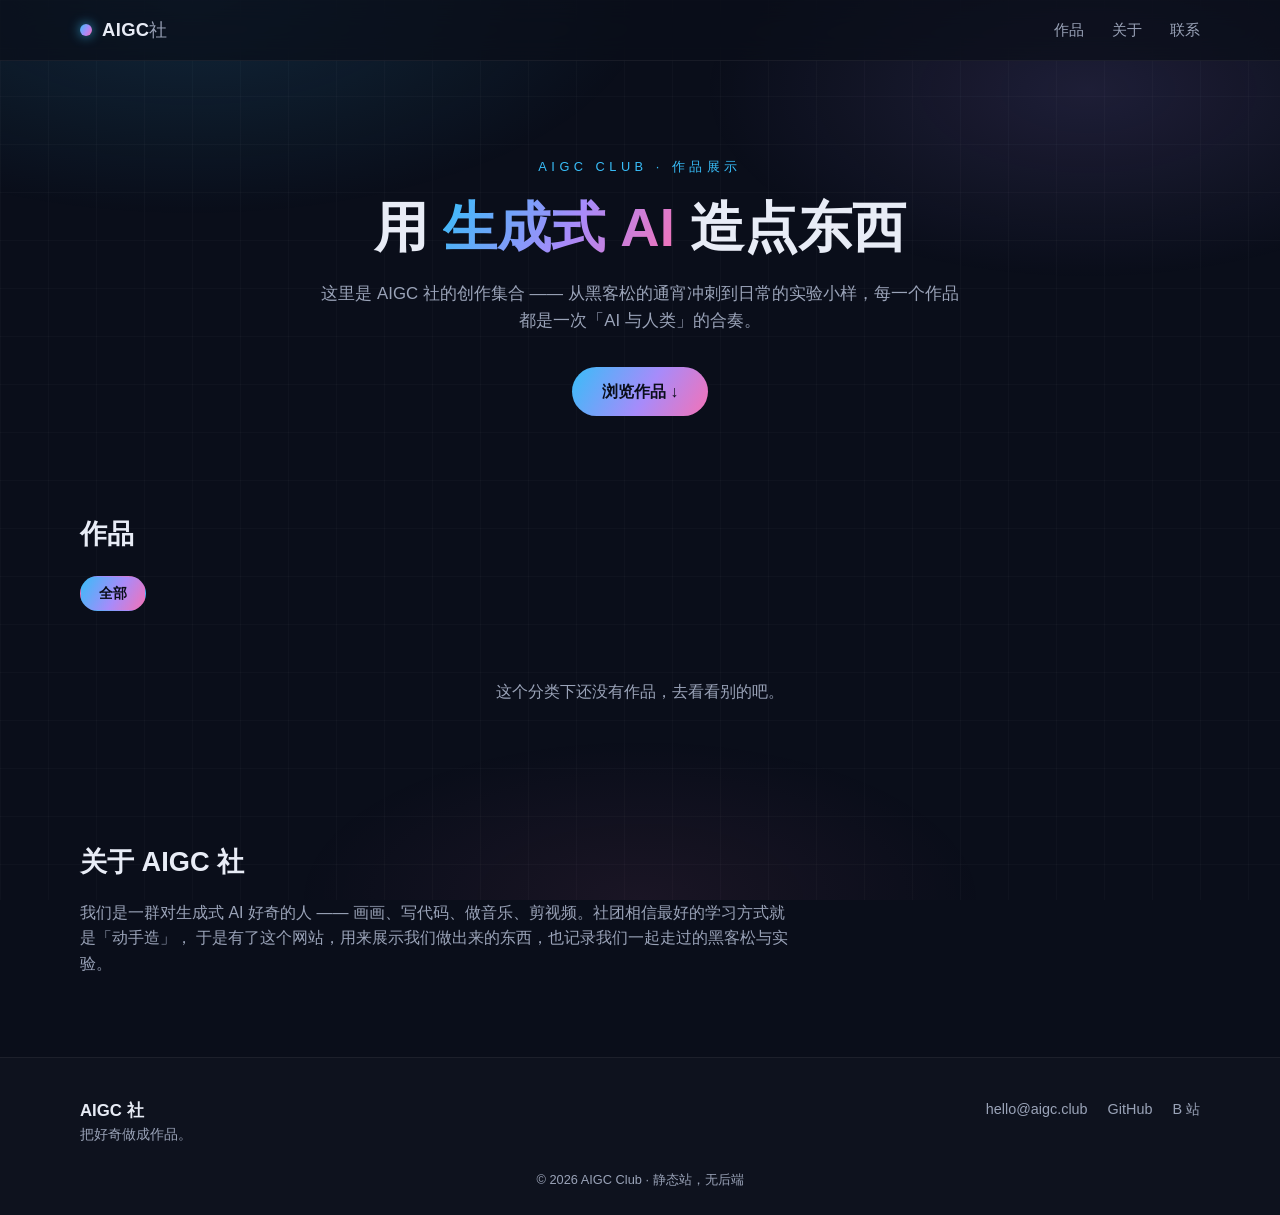
==== aigc-showcase/index.html @ 1808b019 "Add files via upload" ====
<!DOCTYPE html>
<html lang="zh-CN">
<head>
  <meta charset="UTF-8">
  <meta name="viewport" content="width=device-width, initial-scale=1.0">
  <title>AIGC 社 · 作品展示</title>
  <meta name="description" content="AIGC 社团作品展示站 —— 汇集我们的 AIGC 创作与黑客松参赛作品。">
  <link rel="icon" type="image/svg+xml" href="./favicon.svg">
  <link rel="stylesheet" href="./css/style.css">
</head>
<body>
  <header class="site-header" id="top">
    <div class="container nav">
      <a class="brand" href="#top">
        <span class="brand-dot" aria-hidden="true"></span>
        <span class="brand-name">AIGC<span class="brand-thin">社</span></span>
      </a>
      <nav class="nav-links" aria-label="主导航">
        <a href="#works">作品</a>
        <a href="#about">关于</a>
        <a href="#contact">联系</a>
      </nav>
    </div>
  </header>

  <main>
    <section class="hero">
      <div class="container">
        <p class="hero-kicker">AIGC CLUB · 作品展示</p>
        <h1 class="hero-title">用 <span class="grad">生成式 AI</span> 造点东西</h1>
        <p class="hero-sub">这里是 AIGC 社的创作集合 —— 从黑客松的通宵冲刺到日常的实验小样，每一个作品都是一次「AI 与人类」的合奏。</p>
        <a class="btn" href="#works">浏览作品 ↓</a>
      </div>
    </section>

    <section class="works" id="works">
      <div class="container">
        <div class="section-head">
          <h2 class="section-title">作品</h2>
          <p class="section-sub" id="works-count"></p>
        </div>
        <div class="filters" id="filters" role="tablist" aria-label="作品筛选"></div>
        <div class="grid" id="works-grid"></div>
        <p class="empty" id="empty" hidden>这个分类下还没有作品，去看看别的吧。</p>
      </div>
    </section>

    <section class="about" id="about">
      <div class="container">
        <h2 class="section-title">关于 AIGC 社</h2>
        <p class="about-text">
          我们是一群对生成式 AI 好奇的人 —— 画画、写代码、做音乐、剪视频。社团相信最好的学习方式就是「动手造」，
          于是有了这个网站，用来展示我们做出来的东西，也记录我们一起走过的黑客松与实验。
        </p>
      </div>
    </section>
  </main>

  <footer class="site-footer" id="contact">
    <div class="container footer-inner">
      <div>
        <p class="footer-brand">AIGC 社</p>
        <p class="footer-note">把好奇做成作品。</p>
      </div>
      <div class="footer-links">
        <a href="mailto:hello@aigc.club">hello@aigc.club</a>
        <a href="https://github.com/aigc-club" target="_blank" rel="noopener noreferrer">GitHub</a>
        <a href="https://space.bilibili.com/0" target="_blank" rel="noopener noreferrer">B 站</a>
      </div>
    </div>
    <p class="copyright">© <span id="year"></span> AIGC Club · 静态站，无后端</p>
  </footer>

  <script src="./js/works.js"></script>
  <script src="./js/main.js"></script>
</body>
</html>
---- aigc-showcase/css/style.css ----
/* ============ AIGC 社 · 深色科技风 ============ */

:root {
  --bg: #0a0e1a;
  --bg-soft: #101627;
  --card: rgba(255, 255, 255, 0.04);
  --card-border: rgba(255, 255, 255, 0.09);
  --card-hover: rgba(255, 255, 255, 0.07);
  --text: #e8ecf6;
  --text-dim: #9aa3b8;
  --accent-1: #38bdf8; /* 青 */
  --accent-2: #a78bfa; /* 紫 */
  --accent-3: #f472b6; /* 粉 */
  --grad: linear-gradient(120deg, var(--accent-1), var(--accent-2) 55%, var(--accent-3));
  --radius: 14px;
  --shadow-glow: 0 8px 40px rgba(56, 189, 248, 0.18);
}

* { margin: 0; padding: 0; box-sizing: border-box; }

html { scroll-behavior: smooth; }

body {
  background: var(--bg);
  color: var(--text);
  font-family: "PingFang SC", "Microsoft YaHei", "Noto Sans SC",
    -apple-system, BlinkMacSystemFont, "Segoe UI", Roboto, sans-serif;
  line-height: 1.6;
  -webkit-font-smoothing: antialiased;
}

/* 背景光晕 + 细网格纹理（纯 CSS，无外部图片） */
body::before {
  content: "";
  position: fixed;
  inset: 0;
  z-index: -1;
  background:
    radial-gradient(ellipse 60% 40% at 15% 0%, rgba(56, 189, 248, 0.14), transparent 60%),
    radial-gradient(ellipse 50% 35% at 85% 10%, rgba(167, 139, 250, 0.13), transparent 60%),
    radial-gradient(ellipse 45% 30% at 50% 100%, rgba(244, 114, 182, 0.07), transparent 60%),
    linear-gradient(rgba(255, 255, 255, 0.025) 1px, transparent 1px),
    linear-gradient(90deg, rgba(255, 255, 255, 0.025) 1px, transparent 1px);
  background-size: 100% 100%, 100% 100%, 100% 100%, 48px 48px, 48px 48px;
}

.container {
  width: min(1120px, 92%);
  margin: 0 auto;
}

/* ============ 顶部导航 ============ */
.site-header {
  position: sticky;
  top: 0;
  z-index: 50;
  backdrop-filter: blur(14px);
  -webkit-backdrop-filter: blur(14px);
  background: rgba(10, 14, 26, 0.72);
  border-bottom: 1px solid rgba(255, 255, 255, 0.06);
}

.nav {
  display: flex;
  align-items: center;
  justify-content: space-between;
  height: 60px;
}

.brand {
  display: flex;
  align-items: center;
  gap: 10px;
  text-decoration: none;
  color: var(--text);
  font-weight: 700;
  font-size: 1.15rem;
  letter-spacing: 0.02em;
}

.brand-dot {
  width: 12px;
  height: 12px;
  border-radius: 50%;
  background: var(--grad);
  box-shadow: 0 0 12px rgba(56, 189, 248, 0.8);
}

.brand-thin { font-weight: 400; color: var(--text-dim); }

.nav-links {
  display: flex;
  gap: 28px;
}

.nav-links a {
  color: var(--text-dim);
  text-decoration: none;
  font-size: 0.95rem;
  transition: color 0.2s;
}

.nav-links a:hover { color: var(--text); }

/* ============ Hero ============ */
.hero {
  padding: 96px 0 72px;
  text-align: center;
}

.hero-kicker {
  font-size: 0.8rem;
  letter-spacing: 0.35em;
  text-transform: uppercase;
  color: var(--accent-1);
  margin-bottom: 18px;
}

.hero-title {
  font-size: clamp(2rem, 5.5vw, 3.4rem);
  font-weight: 800;
  line-height: 1.2;
  margin-bottom: 20px;
}

.grad {
  background: var(--grad);
  -webkit-background-clip: text;
  background-clip: text;
  color: transparent;
}

.hero-sub {
  max-width: 640px;
  margin: 0 auto 32px;
  color: var(--text-dim);
  font-size: 1.05rem;
}

.btn {
  display: inline-block;
  padding: 12px 30px;
  border-radius: 999px;
  background: var(--grad);
  color: #0a0e1a;
  font-weight: 700;
  text-decoration: none;
  transition: transform 0.2s, box-shadow 0.2s;
}

.btn:hover {
  transform: translateY(-2px);
  box-shadow: var(--shadow-glow);
}

/* ============ 作品区 ============ */
.works { padding: 24px 0 72px; }

.section-head {
  display: flex;
  align-items: baseline;
  gap: 16px;
  margin-bottom: 20px;
  flex-wrap: wrap;
}

.section-title {
  font-size: 1.7rem;
  font-weight: 800;
}

.section-sub {
  color: var(--text-dim);
  font-size: 0.9rem;
}

/* 筛选标签 */
.filters {
  display: flex;
  flex-wrap: wrap;
  gap: 10px;
  margin-bottom: 28px;
}

.filter-btn {
  padding: 7px 18px;
  border-radius: 999px;
  border: 1px solid var(--card-border);
  background: var(--card);
  color: var(--text-dim);
  font-size: 0.88rem;
  cursor: pointer;
  transition: all 0.2s;
}

.filter-btn:hover {
  color: var(--text);
  border-color: rgba(56, 189, 248, 0.5);
}

.filter-btn.active {
  background: var(--grad);
  border-color: transparent;
  color: #0a0e1a;
  font-weight: 700;
}

/* 作品网格 */
.grid {
  display: grid;
  grid-template-columns: repeat(auto-fill, minmax(280px, 1fr));
  gap: 22px;
}

.empty {
  text-align: center;
  color: var(--text-dim);
  padding: 40px 0;
}

/* 作品卡片 */
/* 有链接的作品整卡是 <a>，需要撑满网格单元并继承文字颜色 */
a.card {
  display: flex;
  text-decoration: none;
  color: inherit;
}

.card {
  display: flex;
  flex-direction: column;
  border-radius: var(--radius);
  background: var(--card);
  border: 1px solid var(--card-border);
  overflow: hidden;
  transition: transform 0.25s, box-shadow 0.25s, border-color 0.25s;
}

.card:hover {
  transform: translateY(-5px);
  background: var(--card-hover);
  border-color: rgba(56, 189, 248, 0.45);
  box-shadow: var(--shadow-glow);
}

.card-media {
  position: relative;
  aspect-ratio: 16 / 9;
  overflow: hidden;
}

.card-media img {
  width: 100%;
  height: 100%;
  object-fit: cover;
  display: block;
  transition: transform 0.4s;
}

.card:hover .card-media img { transform: scale(1.05); }

/* 封面加载失败时的渐变占位 */
.card-media .fallback {
  position: absolute;
  inset: 0;
  display: flex;
  align-items: center;
  justify-content: center;
  font-size: 1.5rem;
  font-weight: 800;
  color: rgba(255, 255, 255, 0.85);
  text-shadow: 0 2px 12px rgba(0, 0, 0, 0.4);
}

.fallback-0 { background: linear-gradient(135deg, #38bdf8, #6366f1); }
.fallback-1 { background: linear-gradient(135deg, #a78bfa, #f472b6); }
.fallback-2 { background: linear-gradient(135deg, #f472b6, #fb923c); }
.fallback-3 { background: linear-gradient(135deg, #34d399, #38bdf8); }
.fallback-4 { background: linear-gradient(135deg, #fbbf24, #f472b6); }
.fallback-5 { background: linear-gradient(135deg, #6366f1, #a78bfa); }

.badge-year {
  position: absolute;
  top: 10px;
  right: 10px;
  padding: 3px 10px;
  border-radius: 999px;
  background: rgba(10, 14, 26, 0.7);
  backdrop-filter: blur(6px);
  font-size: 0.75rem;
  color: var(--text);
}

.card-body {
  display: flex;
  flex-direction: column;
  gap: 10px;
  padding: 18px;
  flex: 1;
}

.card-title {
  font-size: 1.08rem;
  font-weight:700; }

.card-tags { display: flex; flex-wrap: wrap; gap: 6px; }

.chip { font-size: 0.72rem; padding: 2px 10px; border-radius: 999px; border: 1px solid rgba(56, 189, 248, 0.35); color: var(--accent-1); }

.chip-hack { border-color: rgba(244, 114, 182, 0.45); color: var(--accent-3); }

.card-desc { color: var(--text-dim); font-size: 0.9rem; flex: 1; }

.card-link { margin-top: 4px; color: var(--text); font-size: 0.9rem; font-weight: 600; transition: color 0.2s; }

.card-link:hover { color: var(--accent-1); }

.card-link.disabled { color: var(--text-dim); font-weight: 400; }

.about { padding: 24px 0 80px; }

.about-text { max-width: 720px; color: var(--text-dim); margin-top: 16px; }

.site-footer { border-top: 1px solid rgba(255, 255, 255, 0.06); background: rgba(255, 255, 255, 0.02); }

.footer-inner { display: flex; justify-content: space-between; align-items: flex-start; gap: 24px; padding: 40px 0 24px; flex-wrap: wrap; }

.footer-brand { font-weight: 700; font-size: 1.05rem; }

.footer-note { color: var(--text-dim); font-size: 0.85rem; }

.footer-links { display: flex; gap: 20px; flex-wrap: wrap; }

.footer-links a { color: var(--text-dim); text-decoration: none; font-size: 0.9rem; transition: color 0.2s; }

.footer-links a:hover { color: var(--accent-1); }

.copyright { text-align: center; color: var(--text-dim); font-size: 0.8rem; padding: 0 0 24px; }

@media (max-width: 640px) { .nav-links { gap: 18px; } .hero { padding: 64px 0 48px; } .grid { grid-template-columns: 1fr; } .footer-inner { flex-direction: column; } }
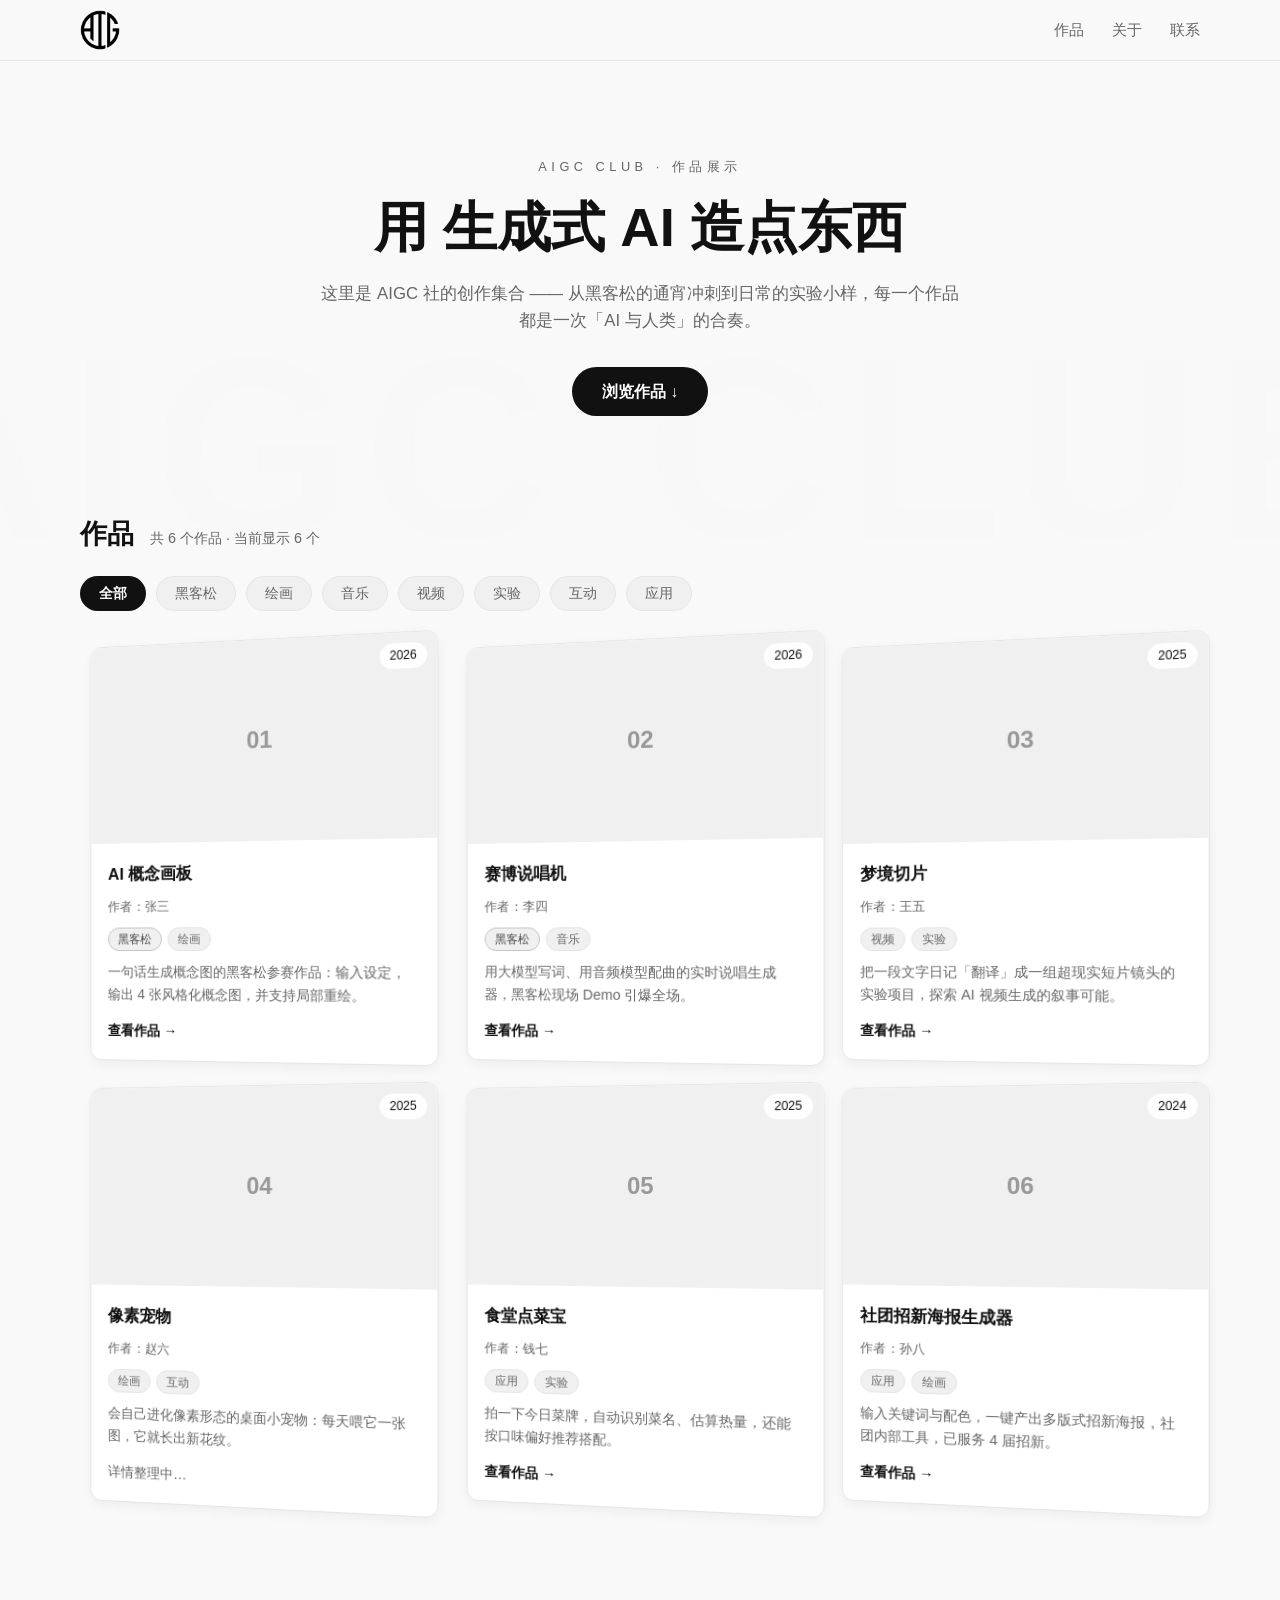
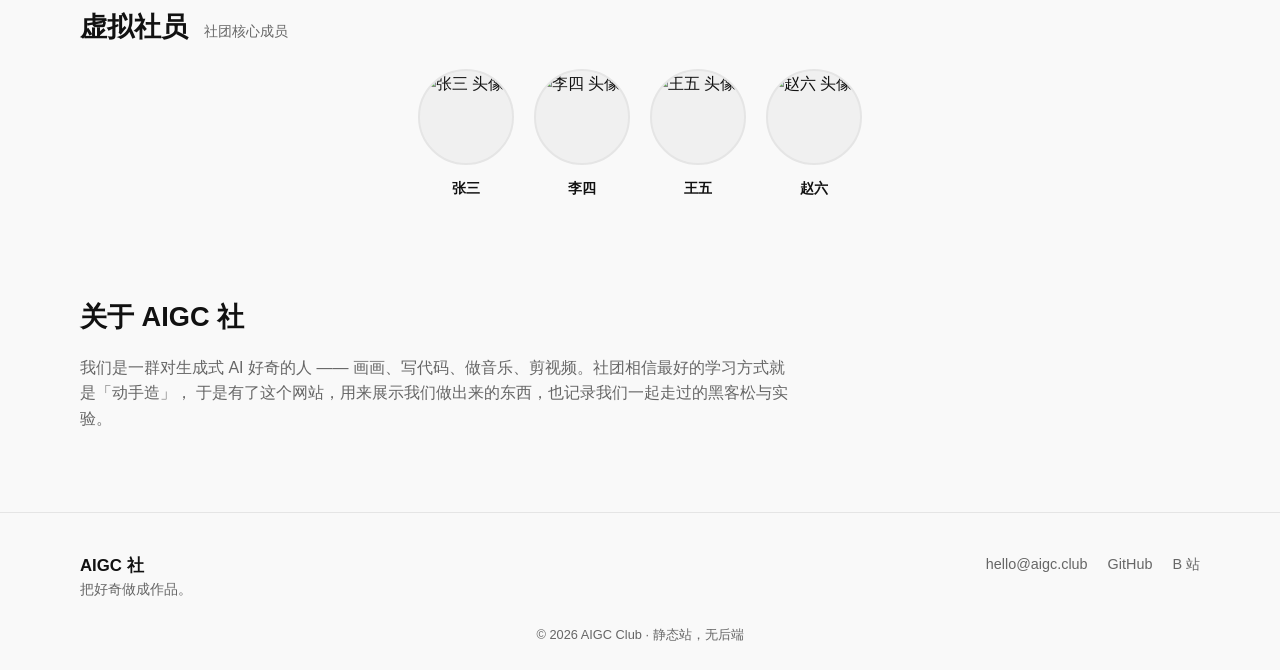
==== commit 1d57fd04: "最新浅色版" ====
--- a/aigc-showcase/index.html
+++ b/aigc-showcase/index.html
@@ -12,8 +12,7 @@
   <header class="site-header" id="top">
     <div class="container nav">
       <a class="brand" href="#top">
-        <span class="brand-dot" aria-hidden="true"></span>
-        <span class="brand-name">AIGC<span class="brand-thin">社</span></span>
+        <img class="brand-logo" src="./images/logo-center.png" alt="AIGC Logo">
       </a>
       <nav class="nav-links" aria-label="主导航">
         <a href="#works">作品</a>
@@ -42,6 +41,33 @@
         <div class="filters" id="filters" role="tablist" aria-label="作品筛选"></div>
         <div class="grid" id="works-grid"></div>
         <p class="empty" id="empty" hidden>这个分类下还没有作品，去看看别的吧。</p>
+      </div>
+    </section>
+
+    <section class="team" id="team">
+      <div class="container">
+        <div class="section-head">
+          <h2 class="section-title">虚拟社员</h2>
+          <p class="section-sub">社团核心成员</p>
+        </div>
+        <div class="team-list">
+          <div class="member">
+            <img class="member-avatar" src="https://api.dicebear.com/7.x/adventurer/svg?seed=1" alt="张三 头像">
+            <p class="member-name">张三</p>
+          </div>
+          <div class="member">
+            <img class="member-avatar" src="https://api.dicebear.com/7.x/adventurer/svg?seed=2" alt="李四 头像">
+            <p class="member-name">李四</p>
+          </div>
+          <div class="member">
+            <img class="member-avatar" src="https://api.dicebear.com/7.x/adventurer/svg?seed=3" alt="王五 头像">
+            <p class="member-name">王五</p>
+          </div>
+          <div class="member">
+            <img class="member-avatar" src="https://api.dicebear.com/7.x/adventurer/svg?seed=4" alt="赵六 头像">
+            <p class="member-name">赵六</p>
+          </div>
+        </div>
       </div>
     </section>
 
--- a/aigc-showcase/css/style.css
+++ b/aigc-showcase/css/style.css
@@ -1,19 +1,19 @@
-/* ============ AIGC 社 · 深色科技风 ============ */
+/* ============ AIGC 社 · 浅色极简风 ============ */
 
 :root {
-  --bg: #0a0e1a;
-  --bg-soft: #101627;
-  --card: rgba(255, 255, 255, 0.04);
-  --card-border: rgba(255, 255, 255, 0.09);
-  --card-hover: rgba(255, 255, 255, 0.07);
-  --text: #e8ecf6;
-  --text-dim: #9aa3b8;
-  --accent-1: #38bdf8; /* 青 */
-  --accent-2: #a78bfa; /* 紫 */
-  --accent-3: #f472b6; /* 粉 */
-  --grad: linear-gradient(120deg, var(--accent-1), var(--accent-2) 55%, var(--accent-3));
-  --radius: 14px;
-  --shadow-glow: 0 8px 40px rgba(56, 189, 248, 0.18);
+  --bg: #F9F9F9;
+  --bg-soft: #F0F0F0;
+  --card: #FFFFFF;
+  --card-border: #E5E5E5;
+  --card-hover: #FFFFFF;
+  --text: #111111;
+  --text-dim: #666666;
+  --accent-1: #666666;
+  --accent-2: #666666;
+  --accent-3: #666666;
+  --grad: #111111;
+  --radius: 12px;
+  --shadow-glow: none;
 }
 
 * { margin: 0; padding: 0; box-sizing: border-box; }
@@ -21,27 +21,44 @@
 html { scroll-behavior: smooth; }
 
 body {
+  position: relative;
+  min-height: 100vh;
   background: var(--bg);
   color: var(--text);
   font-family: "PingFang SC", "Microsoft YaHei", "Noto Sans SC",
     -apple-system, BlinkMacSystemFont, "Segoe UI", Roboto, sans-serif;
   line-height: 1.6;
   -webkit-font-smoothing: antialiased;
-}
-
-/* 背景光晕 + 细网格纹理（纯 CSS，无外部图片） */
+  overflow-x: hidden;
+}
+
+/* ============ 巨大水印文字（AIGC CLUB）============ */
 body::before {
-  content: "";
+  content: "AIGC CLUB";
   position: fixed;
-  inset: 0;
-  z-index: -1;
-  background:
-    radial-gradient(ellipse 60% 40% at 15% 0%, rgba(56, 189, 248, 0.14), transparent 60%),
-    radial-gradient(ellipse 50% 35% at 85% 10%, rgba(167, 139, 250, 0.13), transparent 60%),
-    radial-gradient(ellipse 45% 30% at 50% 100%, rgba(244, 114, 182, 0.07), transparent 60%),
-    linear-gradient(rgba(255, 255, 255, 0.025) 1px, transparent 1px),
-    linear-gradient(90deg, rgba(255, 255, 255, 0.025) 1px, transparent 1px);
-  background-size: 100% 100%, 100% 100%, 100% 100%, 48px 48px, 48px 48px;
+  top: 50%;
+  left: 50%;
+  transform: translate(-50%, -50%);
+  font-size: 20vw;
+  font-weight: 900;
+  letter-spacing: 0.05em;
+  white-space: nowrap;
+  color: rgba(0, 0, 0, 0.05);
+  -webkit-text-stroke: 1px rgba(0, 0, 0, 0.06);
+  opacity: 0.1;
+  z-index: 0;
+  pointer-events: none;
+  user-select: none;
+}
+
+/* 背景：极深纯色，无光晕（水印文字保留，极淡） */
+
+/* 让内容浮在水印之上 */
+.site-header,
+main,
+.site-footer {
+  position: relative;
+  z-index: 1;
 }
 
 .container {
@@ -56,8 +73,8 @@
   z-index: 50;
   backdrop-filter: blur(14px);
   -webkit-backdrop-filter: blur(14px);
-  background: rgba(10, 14, 26, 0.72);
-  border-bottom: 1px solid rgba(255, 255, 255, 0.06);
+  background: rgba(249, 249, 249, 0.8);
+  border-bottom: 1px solid #E5E5E5;
 }
 
 .nav {
@@ -83,10 +100,17 @@
   height: 12px;
   border-radius: 50%;
   background: var(--grad);
-  box-shadow: 0 0 12px rgba(56, 189, 248, 0.8);
+  box-shadow: none;
 }
 
 .brand-thin { font-weight: 400; color: var(--text-dim); }
+
+.brand-logo {
+  height: 40px;
+  width: auto;
+  display: block;
+  flex: 0 0 auto;
+}
 
 .nav-links {
   display: flex;
@@ -124,16 +148,13 @@
 }
 
 .grad {
-  background: var(--grad);
-  -webkit-background-clip: text;
-  background-clip: text;
-  color: transparent;
+  color: var(--text);
 }
 
 .hero-sub {
   max-width: 640px;
   margin: 0 auto 32px;
-  color: var(--text-dim);
+  color: #666666;
   font-size: 1.05rem;
 }
 
@@ -141,16 +162,16 @@
   display: inline-block;
   padding: 12px 30px;
   border-radius: 999px;
-  background: var(--grad);
-  color: #0a0e1a;
+  background: #111111;
+  color: #FFFFFF;
   font-weight: 700;
   text-decoration: none;
-  transition: transform 0.2s, box-shadow 0.2s;
+  transition: transform 0.2s, background 0.2s;
 }
 
 .btn:hover {
   transform: translateY(-2px);
-  box-shadow: var(--shadow-glow);
+  background: #000000;
 }
 
 /* ============ 作品区 ============ */
@@ -170,7 +191,7 @@
 }
 
 .section-sub {
-  color: var(--text-dim);
+  color: #666666;
   font-size: 0.9rem;
 }
 
@@ -186,7 +207,7 @@
   padding: 7px 18px;
   border-radius: 999px;
   border: 1px solid var(--card-border);
-  background: var(--card);
+  background: #F0F0F0;
   color: var(--text-dim);
   font-size: 0.88rem;
   cursor: pointer;
@@ -195,21 +216,22 @@
 
 .filter-btn:hover {
   color: var(--text);
-  border-color: rgba(56, 189, 248, 0.5);
+  border-color: #999999;
 }
 
 .filter-btn.active {
-  background: var(--grad);
+  background: #111111;
   border-color: transparent;
-  color: #0a0e1a;
+  color: #FFFFFF;
   font-weight: 700;
 }
 
-/* 作品网格 */
+/* 作品网格（带 3D 透视舞台） */
 .grid {
   display: grid;
   grid-template-columns: repeat(auto-fill, minmax(280px, 1fr));
   gap: 22px;
+  perspective: 1200px;
 }
 
 .empty {
@@ -218,8 +240,7 @@
   padding: 40px 0;
 }
 
-/* 作品卡片 */
-/* 有链接的作品整卡是 <a>，需要撑满网格单元并继承文字颜色 */
+/* 作品卡片（默认 3D 倾斜） */
 a.card {
   display: flex;
   text-decoration: none;
@@ -232,15 +253,19 @@
   border-radius: var(--radius);
   background: var(--card);
   border: 1px solid var(--card-border);
+  box-shadow: 0 4px 12px rgba(0, 0, 0, 0.05);
   overflow: hidden;
-  transition: transform 0.25s, box-shadow 0.25s, border-color 0.25s;
-}
-
+  transform: perspective(1000px) rotateY(-5deg);
+  transition: all 0.3s ease;
+  will-change: transform;
+}
+
+/* 悬停回正 + 上浮 + 阴影加深 */
 .card:hover {
-  transform: translateY(-5px);
+  transform: perspective(1000px) rotateY(0deg) translateY(-4px);
   background: var(--card-hover);
-  border-color: rgba(56, 189, 248, 0.45);
-  box-shadow: var(--shadow-glow);
+  border-color: #D4D4D4;
+  box-shadow: 0 12px 24px rgba(0, 0, 0, 0.1);
 }
 
 .card-media {
@@ -259,7 +284,7 @@
 
 .card:hover .card-media img { transform: scale(1.05); }
 
-/* 封面加载失败时的渐变占位 */
+/* 封面占位：统一浅灰 */
 .card-media .fallback {
   position: absolute;
   inset: 0;
@@ -268,16 +293,15 @@
   justify-content: center;
   font-size: 1.5rem;
   font-weight: 800;
-  color: rgba(255, 255, 255, 0.85);
-  text-shadow: 0 2px 12px rgba(0, 0, 0, 0.4);
-}
-
-.fallback-0 { background: linear-gradient(135deg, #38bdf8, #6366f1); }
-.fallback-1 { background: linear-gradient(135deg, #a78bfa, #f472b6); }
-.fallback-2 { background: linear-gradient(135deg, #f472b6, #fb923c); }
-.fallback-3 { background: linear-gradient(135deg, #34d399, #38bdf8); }
-.fallback-4 { background: linear-gradient(135deg, #fbbf24, #f472b6); }
-.fallback-5 { background: linear-gradient(135deg, #6366f1, #a78bfa); }
+  color: #999999;
+}
+
+.fallback-0 { background: #F0F0F0; }
+.fallback-1 { background: #F0F0F0; }
+.fallback-2 { background: #F0F0F0; }
+.fallback-3 { background: #F0F0F0; }
+.fallback-4 { background: #F0F0F0; }
+.fallback-5 { background: #F0F0F0; }
 
 .badge-year {
   position: absolute;
@@ -285,7 +309,7 @@
   right: 10px;
   padding: 3px 10px;
   border-radius: 999px;
-  background: rgba(10, 14, 26, 0.7);
+  background: rgba(255, 255, 255, 0.9);
   backdrop-filter: blur(6px);
   font-size: 0.75rem;
   color: var(--text);
@@ -301,40 +325,162 @@
 
 .card-title {
   font-size: 1.08rem;
-  font-weight:700; }
-
-.card-tags { display: flex; flex-wrap: wrap; gap: 6px; }
-
-.chip { font-size: 0.72rem; padding: 2px 10px; border-radius: 999px; border: 1px solid rgba(56, 189, 248, 0.35); color: var(--accent-1); }
-
-.chip-hack { border-color: rgba(244, 114, 182, 0.45); color: var(--accent-3); }
-
-.card-desc { color: var(--text-dim); font-size: 0.9rem; flex: 1; }
-
-.card-link { margin-top: 4px; color: var(--text); font-size: 0.9rem; font-weight: 600; transition: color 0.2s; }
+  font-weight: 700;
+}
+
+.card-author {
+  font-size: 0.8rem;
+  color: var(--accent-1);
+  letter-spacing: 0.02em;
+}
+
+.card-tags {
+  display: flex;
+  flex-wrap: wrap;
+  gap: 6px;
+}
+
+.chip {
+  font-size: 0.72rem;
+  padding: 2px 10px;
+  border-radius: 999px;
+  border: 1px solid #E5E5E5;
+  background: #F0F0F0;
+  color: #666666;
+}
+
+.chip-hack {
+  border-color: #C4C4C4;
+  color: #444444;
+}
+
+.card-desc {
+  color: var(--text-dim);
+  font-size: 0.9rem;
+  flex: 1;
+}
+
+.card-link {
+  margin-top: 4px;
+  color: var(--text);
+  font-size: 0.9rem;
+  font-weight: 600;
+  transition: color 0.2s;
+}
 
 .card-link:hover { color: var(--accent-1); }
 
-.card-link.disabled { color: var(--text-dim); font-weight: 400; }
-
-.about { padding: 24px 0 80px; }
-
-.about-text { max-width: 720px; color: var(--text-dim); margin-top: 16px; }
-
-.site-footer { border-top: 1px solid rgba(255, 255, 255, 0.06); background: rgba(255, 255, 255, 0.02); }
-
-.footer-inner { display: flex; justify-content: space-between; align-items: flex-start; gap: 24px; padding: 40px 0 24px; flex-wrap: wrap; }
-
-.footer-brand { font-weight: 700; font-size: 1.05rem; }
-
-.footer-note { color: var(--text-dim); font-size: 0.85rem; }
-
-.footer-links { display: flex; gap: 20px; flex-wrap: wrap; }
-
-.footer-links a { color: var(--text-dim); text-decoration: none; font-size: 0.9rem; transition: color 0.2s; }
+.card-link.disabled {
+  color: var(--text-dim);
+  font-weight: 400;
+}
+
+/* ============ 关于 ============ */
+.about {
+  padding: 24px 0 80px;
+}
+
+.about-text {
+  max-width: 720px;
+  color: var(--text-dim);
+  margin-top: 16px;
+}
+
+/* ============ 页脚 ============ */
+.site-footer {
+  border-top: 1px solid #E5E5E5;
+  background: transparent;
+}
+
+.footer-inner {
+  display: flex;
+  justify-content: space-between;
+  align-items: flex-start;
+  gap: 24px;
+  padding: 40px 0 24px;
+  flex-wrap: wrap;
+}
+
+.footer-brand {
+  font-weight: 700;
+  font-size: 1.05rem;
+}
+
+.footer-note {
+  color: var(--text-dim);
+  font-size: 0.85rem;
+}
+
+.footer-links {
+  display: flex;
+  gap: 20px;
+  flex-wrap: wrap;
+}
+
+.footer-links a {
+  color: var(--text-dim);
+  text-decoration: none;
+  font-size: 0.9rem;
+  transition: color 0.2s;
+}
 
 .footer-links a:hover { color: var(--accent-1); }
 
-.copyright { text-align: center; color: var(--text-dim); font-size: 0.8rem; padding: 0 0 24px; }
-
-@media (max-width: 640px) { .nav-links { gap: 18px; } .hero { padding: 64px 0 48px; } .grid { grid-template-columns: 1fr; } .footer-inner { flex-direction: column; } }+.copyright {
+  text-align: center;
+  color: var(--text-dim);
+  font-size: 0.8rem;
+  padding: 0 0 24px;
+}
+
+/* ============ 虚拟社员展示区 ============ */
+.team { padding: 24px 0 72px; }
+
+.team-list {
+  display: flex;
+  gap: 20px;
+  justify-content: center;
+  align-items: flex-start;
+  flex-wrap: wrap;
+  margin-top: 8px;
+}
+
+.member {
+  display: flex;
+  flex-direction: column;
+  align-items: center;
+  gap: 12px;
+}
+
+.member-avatar {
+  width: 96px;
+  height: 96px;
+  border-radius: 50%;
+  object-fit: cover;
+  background: var(--bg-soft);
+  border: 2px solid #E5E5E5;
+  transition: transform 0.25s ease, border-color 0.25s ease;
+}
+
+.member-avatar:hover {
+  transform: translateY(-4px);
+  border-color: #999999;
+}
+
+.member-name {
+  color: #111111;
+  font-size: 0.88rem;
+  font-weight: 600;
+  letter-spacing: 0.03em;
+}
+
+/* ============ 响应式 ============ */
+@media (max-width: 640px) {
+  body::before { font-size: 32vw; }
+  .nav-links { gap: 18px; }
+  .hero { padding: 64px 0 48px; }
+  .grid { grid-template-columns: 1fr; perspective: none; }
+  .card { transform: none; }
+  .card:hover { transform: translateY(-5px); }
+  .footer-inner { flex-direction: column; }
+}
